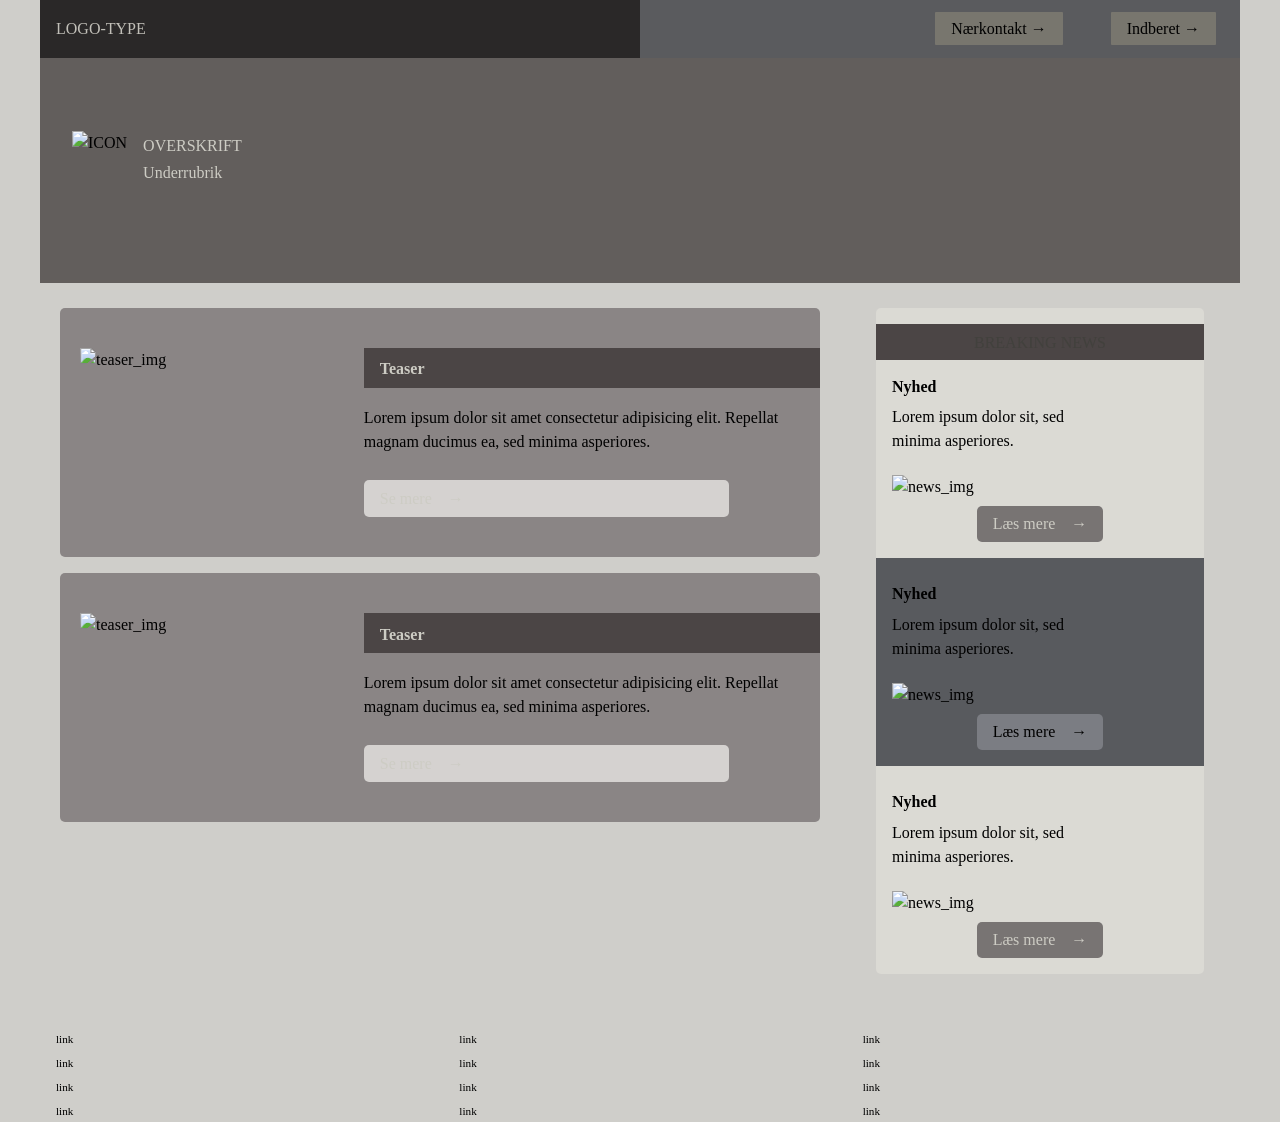
==== index.html @ 77835dc6 "Initializes project" ====
<!DOCTYPE html>
<html lang="en">
  <head>
    <meta charset="UTF-8" />
    <meta http-equiv="X-UA-Compatible" content="IE=edge" />
    <meta name="viewport" content="width=device-width, initial-scale=1.0" />
    <link rel="stylesheet" href="css/reset.css" />
    <link rel="stylesheet" href="css/custom.css" />
    <link rel="stylesheet" href="css/fonts.css" />
    <link rel="stylesheet" href="css/general.css" />
    <link rel="stylesheet" href="css/layout.css" />
    <link rel="stylesheet" href="css/burger.css" />
    <link rel="stylesheet" href="css/cards.css" />
    <link rel="icon" type="image/png" href="img/fav.png" />
    <title>Emergency Site</title>
  </head>
  <body id="frontpage">
    <header>
      <nav>
        <div id="logotype-wrapper" class="logo">
          <a href="index.html"> LOGO-TYPE </a>
        </div>
        <ul class="menu">
          <li><a class="menuItem" href="instruction.html">Nærkontakt </a></li>
          <li><a class="menuItem" href="register.html">Indberet</a></li>
        </ul>
        <button class="burger">
          <span class="line"></span>
          <span class="line"></span>
          <span class="line"></span>
        </button>
      </nav>
    </header>
    <section id="main-disclamer">
      <div id="main-disclamer-content">
        <img src="warning" alt="ICON" />
        <div>
          <h1>OVERSKRIFT</h1>
          <p class="sub">Underrubrik</p>
        </div>
      </div>
    </section>
    <main>
      <section id="daily">
        <article class="daily_card">
          <img src="" alt="teaser_img" />
          <div class="daily_text">
            <h2>Teaser</h2>
            <p>
              Lorem ipsum dolor sit amet consectetur adipisicing elit. Repellat
              magnam ducimus ea, sed minima asperiores.
            </p>
            <a href="" class="cta_btn">Se mere</a>
          </div>
        </article>
        <article class="daily_card">
          <img src="" alt="teaser_img" />
          <div class="daily_text">
            <h2>Teaser</h2>
            <p>
              Lorem ipsum dolor sit amet consectetur adipisicing elit. Repellat
              magnam ducimus ea, sed minima asperiores.
            </p>
            <a href="" class="cta_btn">Se mere</a>
          </div>
        </article>
      </section>
      <section id="breaking">
        <article class="news_card">
          <h3>Nyhed</h3>
          <p>Lorem ipsum dolor sit, sed minima asperiores.</p>
          <img src="" alt="news_img" />
          <a class="cta_btn" href="">Læs mere</a>
        </article>
        <article class="news_card">
          <h3>Nyhed</h3>
          <p>Lorem ipsum dolor sit, sed minima asperiores.</p>
          <img src="" alt="news_img" />
          <a class="cta_btn" href="">Læs mere</a>
        </article>
        <article class="news_card">
          <h3>Nyhed</h3>
          <p>Lorem ipsum dolor sit, sed minima asperiores.</p>
          <img src="" alt="news_img" />
          <a class="cta_btn" href="">Læs mere</a>
        </article>
      </section>
    </main>

    <footer>
      <nav class="some">
        <ul>
          <li><a href="">link</a></li>
          <li><a href="">link</a></li>
          <li><a href="">link</a></li>
          <li><a href="">link</a></li>
        </ul>
      </nav>
      <nav class="another">
        <ul>
          <li><a href="">link</a></li>
          <li><a href="">link</a></li>
          <li><a href="">link</a></li>
          <li><a href="">link</a></li>
        </ul>
      </nav>
      <nav class="yetanother">
        <ul>
          <li><a href="">link</a></li>
          <li><a href="">link</a></li>
          <li><a href="">link</a></li>
          <li><a href="">link</a></li>
        </ul>
      </nav>
    </footer>
    <script src="js/burger.js"></script>
    <!-- <script src="js/main.js"></script> -->
  </body>
</html>
---- css/custom.css ----
:root {
  /* Colours */
  --color-bg: #cfceca; /* page background /*

  /* Header */
  --color-head-bg: #625e5c;

  /* Logotype */
  --color-logotype-bg: #2a2828;
  --color-text-logotype: #c1bfb8;
  --font-logotype-size: 1rem;

  /* Global menu */
  --color-menu-bg: #5a5b5e;
  /* Links */
  --color-link-bg: #78766e;
  --color-link-hover: #fff; /* used */
  --color-link-active: #99958f; /* used */
  --border-radius-links: 1px;

  /* Headlines og rubrik */
  --font-h1-size: 1rem;
  --font-sub1-size: 1rem;
  --font-h2-size: 1rem;
  --font-h3-size: 1rem;
  --color-headline-bg: #4b4545;
  --color-headline-text-page: #42413d;

  /* Tekst */
  --color-text: #000;
  --color-text-inverted: #cdccc4;

  /*  Marginer */
  --margin-head-bottom: 5px;

  /* Borders */
  --border-radius: 5px;

  /* Cards */
  --color-card-bg: #8a8585;
  --color-cta-card-bg: #d5d2d0;
  /* news-cards */
  --color-news-bg: #dbdad4;
  --color-news-bg-inverted: #585a5e;
  --color-cta-newscard-bg: #787473;
  --color-cta-newscard-bg-inverted: #7b7d83;

  /* Fonts */
  --font-family-sans: ui-sans-serif;
  /* --font-weight-light: 300;
  --font-weight-regular: 400;
  --font-weight-medium: 500;
  --font-weight-bold: 700; */

  /* Text sizes */
  --logotype-size: 1rem;
  --headline1-size: 2rem;
  --headline2-size: 1rem;
  --headline3-size: 1rem;
  --bodytext-size: 1rem;
  --cta-text-size: 1rem;
  --followup-text-size: 1rem;
  --form-submit-size: 1rem;

  /* Infographics */
  --color-info-bg: #676161;
  --color-infobox-1-bg: #cfcec6;
  --color-infobox-2-bg: #969995;
}
---- css/fonts.css ----
@font-face {
  font-family: "Rubik";
  src: url("../fonts/Rubik-VariableFont_wght.woff2") format("woff2"), url("/fonts/Rubik-Regular.woff") format("woff");
  font-weight: var(--font-weight-regular);
  font-style: normal;
}

@font-face {
  font-family: "Rubik";
  src: url("../fonts/Rubik-VariableFont_wght.woff2") format("woff2");
  font-weight: var(--font-weight-bold);
  font-style: normal;
}

@font-face {
  font-family: "Rubik";
  src: url("../fonts/Rubik-VariableFont_wght.woff2") format("woff2");
  font-weight: var(--font-weight-light);
  font-style: normal;
}
@font-face {
  font-family: "Rubik";
  src: url("../fonts/Rubik-VariableFont_wght.woff2") format("woff2");
  font-weight: var(--font-weight-medium);
  font-style: normal;
}
---- css/general.css ----
html {
  font-family: var(--font-family-sans);
  color: var(--color-text);
  background-color: var(--color-bg);
}

header {
  height: min-content;
}

#main-disclamer {
  height: 225px;
  background-color: var(--color-head-bg);
  display: flex;
  justify-content: flex-start;
  align-items: center;
  padding-left: 2rem;
  padding-bottom: 2%;
  margin-bottom: var(--margin-head-bottom);
}

#main-disclamer-content {
  display: flex;
  column-gap: 1rem;
}

main section {
  padding: 20px;
  border-radius: var(--border-radius);
}

h1 {
  font-size: var(--font-h1-size);
  font-weight: var(--font-weight-bold);
  color: var(--color-text-inverted);
  margin: 5px 0;
  line-height: 1.3rem;
  text-align: left;
}

#instruction h1,
#register h1 {
  margin: 40px 0 20px 0;
  padding: 15px 30px;
  background-color: var(--color-head-bg);
  font-size: var(--font-h2-size);
}

#instruction p {
  grid-column: 1/-1;
  margin-bottom: 20px;
  font-size: var(--font-h2-size);
  line-height: 1.5rem;
}

.sub {
  font-size: var(--font-sub1-size);
  font-weight: var(--font-weight-light);
  color: var(--color-text-inverted);
}

h2 {
  font-size: var(--headline2-size);
}

h3 {
  font-size: var(--headline3-size);
}

main>h1 {
  width: calc(80% - 6rem);
}

/* NAVIGATION STRUCTURES */
header>nav {
  height: 100%;
  background-color: var(--color-menu-bg);
}

nav ul {
  list-style: none;
}

a {
  font-family: var(--font-family-sans);
}

nav a {
  text-decoration: none;
  color: var(--color-text);
}

/* Måske skal du lave en ny regel for logotype-wrapper, når du har lavet din logotype */
#logotype-wrapper {
  background-color: var(--color-logotype-bg);
  display: flex;
  justify-content: flex-start;
  align-items: center;
  height: 3.6rem;
}

#logotype-wrapper>a {
  color: var(--color-text-logotype);
  font-size: var(--font-logotype-size);
  font-weight: var(--font-weight-medium);
  width: max-content;
  margin-left: 1rem;
}

/* Global menu */
header nav li a {
  margin: 1.5rem;
  background-color: var(--color-link-bg);
  color: var(--color-text);
  font-size: var(--followup-text-size);
  padding: 0.5rem 1rem;
  border-radius: var(--border-radius-links);
}

/* Pilen efter menu-tekst */
header>nav li>a:after {
  content: " \2192";
}

/* Global menu hover effekt - Lav den om til det, du synes */
nav a:hover {
  background-color: var(--color-link-hover);
}

nav a:active {
  background-color: var(--color-link-active);
}

/* FOOTER */
footer a {
  font-size: 0.7rem;
}
---- css/layout.css ----
/* LAYOUT FOR MAIN CONTENT */
body {
  display: grid;
  grid-template-rows: auto 1fr auto;
  height: 100vh;
  max-width: 1200px;
  margin: 0 auto;
}
main {
  display: grid;
  row-gap: 1rem;
}
main > *:not(:first-child) {
  margin: 0 1rem;
}
main {
  grid-template-rows: min-content min-content 1fr min-content;
}
#instruction main {
  grid-template-rows: min-content min-content min-content 1fr min-content;
}
/* LAYOUT FOR HEADER AND FOOTER */
footer {
  display: grid;
  gap: 10px;
}
header nav,
footer nav {
  display: flex;
  justify-content: space-between;
  align-items: center;
}
header nav > * {
  flex: 1;
}
nav ul {
  display: flex;
  justify-content: flex-end;
}
header ul {
  height: 100%;
  width: clamp(175px, 50%, 300px);
}
footer ul {
  flex-direction: column;
  padding-left: 1rem;
}

/* LAYOUT FOR SECTIONS */
#daily,
#breaking {
  display: grid;
}
#daily {
  grid-template-rows: repeat(2, minmax(200px, min-content));
  gap: 1rem;
}
#breaking {
  grid-template-rows: repeat(auto-fit, minmax(50px, min-content));
  gap: 0;
}

@media (width > 600px) {
  #frontpage > main {
    grid-template-columns: 6fr 3fr;
    grid-template-rows: auto 1fr auto;
  }
  #instruction > main,
  #register > main {
    grid-template-columns: 5fr 3fr;
    grid-template-rows: auto auto 1fr auto;
  }

  .qr {
    order: 1;
  }

  h1 {
    grid-column: 1 / -1;
  }
  footer {
    grid-template-columns: 1fr 1fr 1fr;
  }
}
---- css/burger.css ----
.burger {
  width: 30px;
  height: 20px;
  cursor: pointer;
}

.burger .line {
  display: block;
  width: 100%;
  height: 2px;
  background-color: #333333;
  margin-bottom: 5px;
  transition: 0.2s linear;
}
.burger {
  display: none;
}
@media screen and (width < 800px) {
  .menu {
    display: none;
  }
  .logo {
    flex: 0 0 50vw;
  }
  .burger {
    display: block;
    background-color: transparent;
    border: 0;
    flex: 0 0 auto;
    margin: 0 20px;
  }
  .burger.active .line:nth-child(1) {
    transform: rotate(45deg) translate(5px, 5px);
    transition: 0.2s linear;
  }
  .burger.active .line:nth-child(2) {
    opacity: 0;
    transition: 0.15s linear;
  }
  .burger.active .line:nth-child(3) {
    transform: rotate(-45deg) translate(5px, -5px);
    transition: 0.2s linear;
  }
  nav.active .menu {
    display: block;
    background-color: var(--color-menu-bg);
    position: absolute;
    top: 3.6rem;
    right: 0;
    width: clamp(200px, 50vw, 400px);
    z-index: 1;
    opacity: 0.8;
  }
  header > nav li > a:after {
    content: "";
  }
  nav.active .menu li {
    margin: 40px 20px;
    text-align: right;
  }
  nav.active .menu a {
    font-size: 24px;
  }
}
---- css/cards.css ----
.daily_card {
  background-color: var(--color-card-bg);
  display: grid;
  grid-template-columns: 3fr 5fr;
  gap: 10px;
  padding: 40px 0 40px 20px;
  border-radius: var(--border-radius);
  height: minmax(200px, min-content);
}
.daily_text {
  display: grid;
  grid-template-rows: repeat(3, min-content);
  gap: 10px;
}
.daily_text h2 {
  background-color: var(--color-headline-bg);
  color: var(--color-text-inverted);
  padding: calc(1.1rem / 1.5) 0 calc(1.1rem / 2) 1rem;
  margin: 0 0 0.5rem 0;
}
.daily_text p {
  padding-right: 2rem;
  margin: 0 0 1rem 0;
}
.daily_text .cta_btn {
  justify-self: left;
  width: 80%;
}
.daily_img {
  width: 100%;
  height: 100%;
  object-fit: cover;
}
.news_card {
  background-color: var(--color-news-bg);
  display: grid;
  grid-template-rows: repeat(min-content);
  gap: 0.4rem;
  padding: 1rem 0;
  height: minmax(300px, min-content);
}
.news_card:nth-child(2n) {
  background-color: var(--color-news-bg-inverted);
}
.news_card > * {
  padding: 0 1rem;
}
.news_card h3 {
  margin: 0.5rem 0 0 0;
}
.news_card p {
  margin: 0 0 1rem 0;
}
.news_card:first-child:before {
  content: "BREAKING NEWS";
  background-color: var(--color-headline-bg);
  color: var(--color-headline-text-page);
  font-size: var(--font-h3-size);
  font-weight: var(--font-weight-medium);
  text-align: center;
  line-height: 1rem;
  padding: calc(1.1rem / 1.5) 0 calc(1.1rem / 2) 0;
}
.news_card:first-child {
  border-radius: var(--border-radius) var(--border-radius) 0 0;
}
.news_card:last-child {
  border-radius: 0 0 var(--border-radius) var(--border-radius);
}

.news_card .cta_btn {
  justify-self: center;
}
.cta_btn {
  display: inline-block;
  padding: 0.4rem 1rem;
  background-color: var(--color-cta-card-bg);
  color: var(--color-text-inverted);
  text-decoration: none;
  width: max-content;
  border-radius: var(--border-radius);
}
.news_card .cta_btn {
  background-color: var(--color-cta-newscard-bg);
}
.news_card:nth-of-type(2n) .cta_btn {
  background-color: var(--color-cta-newscard-bg-inverted);
  color: var(--color-text);
}
.cta_btn:after {
  content: "\2192";
  margin-left: 1rem;
}
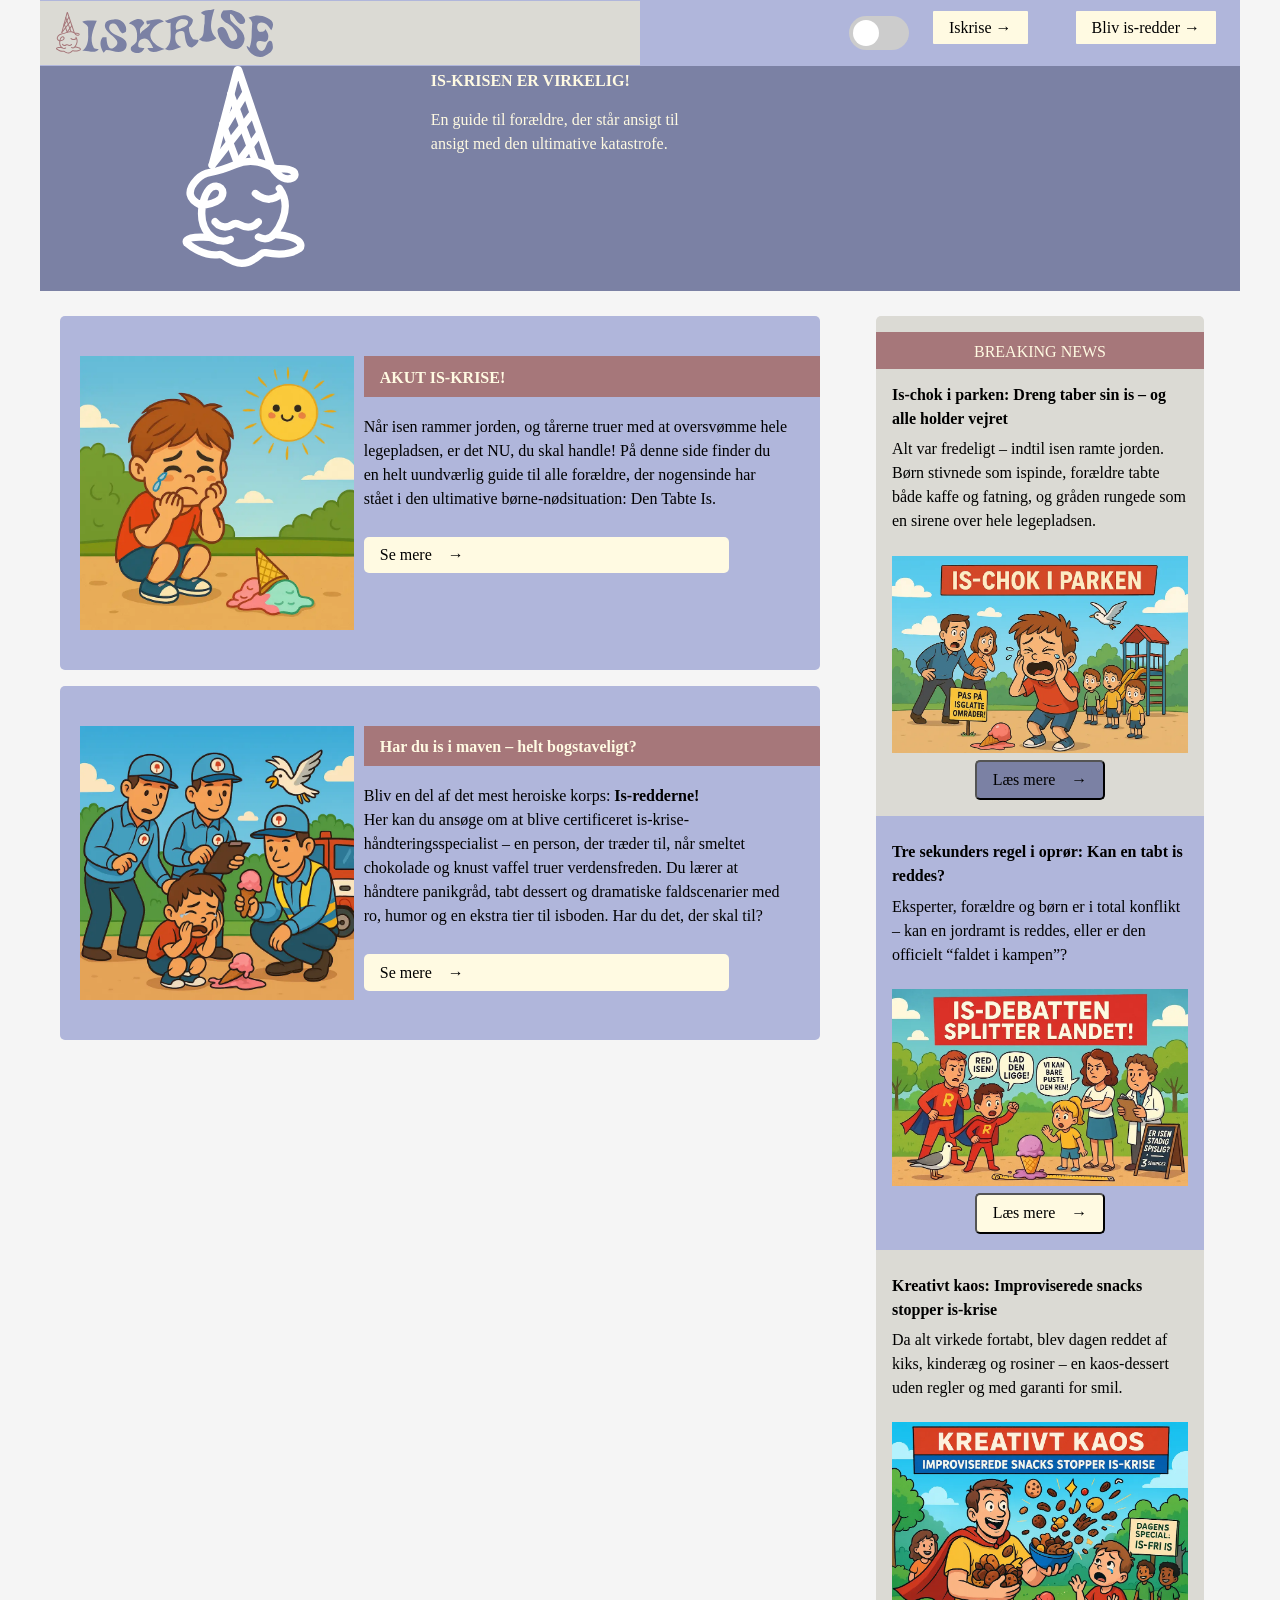
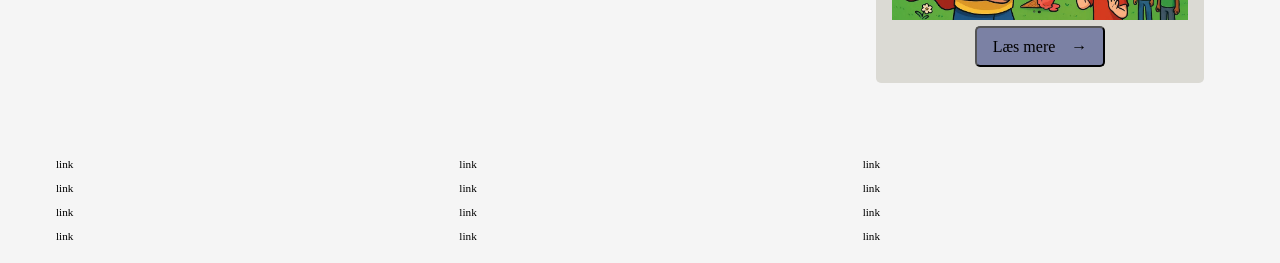
==== commit d38a205e: "instruction done" ====
--- a/index.html
+++ b/index.html
@@ -1,119 +1,253 @@
 <!DOCTYPE html>
 <html lang="en">
-  <head>
-    <meta charset="UTF-8" />
-    <meta http-equiv="X-UA-Compatible" content="IE=edge" />
-    <meta name="viewport" content="width=device-width, initial-scale=1.0" />
-    <link rel="stylesheet" href="css/reset.css" />
-    <link rel="stylesheet" href="css/custom.css" />
-    <link rel="stylesheet" href="css/fonts.css" />
-    <link rel="stylesheet" href="css/general.css" />
-    <link rel="stylesheet" href="css/layout.css" />
-    <link rel="stylesheet" href="css/burger.css" />
-    <link rel="stylesheet" href="css/cards.css" />
-    <link rel="icon" type="image/png" href="img/fav.png" />
-    <title>Emergency Site</title>
-  </head>
-  <body id="frontpage">
-    <header>
-      <nav>
-        <div id="logotype-wrapper" class="logo">
-          <a href="index.html"> LOGO-TYPE </a>
-        </div>
-        <ul class="menu">
-          <li><a class="menuItem" href="instruction.html">Nærkontakt </a></li>
-          <li><a class="menuItem" href="register.html">Indberet</a></li>
-        </ul>
-        <button class="burger">
-          <span class="line"></span>
-          <span class="line"></span>
-          <span class="line"></span>
-        </button>
-      </nav>
-    </header>
-    <section id="main-disclamer">
-      <div id="main-disclamer-content">
-        <img src="warning" alt="ICON" />
-        <div>
-          <h1>OVERSKRIFT</h1>
-          <p class="sub">Underrubrik</p>
-        </div>
+
+<head>
+  <meta charset="UTF-8" />
+  <meta http-equiv="X-UA-Compatible" content="IE=edge" />
+  <meta name="viewport" content="width=device-width, initial-scale=1.0" />
+  <link rel="stylesheet" href="css/reset.css" />
+  <link rel="stylesheet" href="css/custom.css" />
+  <link rel="stylesheet" href="css/fonts.css" />
+  <link rel="stylesheet" href="css/general.css" />
+  <link rel="stylesheet" href="css/layout.css" />
+  <link rel="stylesheet" href="css/burger.css" />
+  <link rel="stylesheet" href="css/cards.css" />
+  <link rel="stylesheet" href="css/infographic.css">
+  <link rel="icon" type="image/png" href="img/fav.png" />
+  <title>Emergency Site</title>
+</head>
+
+<body id="frontpage">
+  <header>
+    <nav>
+      <div id="logotype-wrapper" class="logo">
+        <a href="index.html">
+          <img class="logo" src="img/logo3.svg" alt="Logo">
+        </a>
       </div>
+      <ul class="menu">
+        <label class="switch">
+          <input id="toggle" type="checkbox">
+          <span class="slider round"></span>
+        </label>
+        <li><a class="menuItem" href="instruction.html">Iskrise</a></li>
+        <li><a class="menuItem" href="register.html">Bliv is-redder</a></li>
+
+      </ul>
+      <button class="burger">
+        <span class="line"></span>
+        <span class="line"></span>
+        <span class="line"></span>
+      </button>
+    </nav>
+  </header>
+  <section id="main-disclamer">
+    <div id="main-disclamer-content">
+      <img src="img/ikon5.svg" alt="ikon" />
+      <div>
+        <h1>IS-KRISEN ER VIRKELIG!</h1>
+        <p class="sub">En guide til forældre, der står ansigt til ansigt med den ultimative katastrofe.</p>
+      </div>
+    </div>
+  </section>
+  <main>
+    <section id="daily">
+      <article class="daily_card">
+        <img src="img/teaser.webp" alt="teaser_img" />
+        <div class="daily_text">
+          <h2>AKUT IS-KRISE!</h2>
+          <p>
+            Når isen rammer jorden, og tårerne truer med at oversvømme hele legepladsen, er det NU, du skal handle! På
+            denne side
+            finder du en helt uundværlig guide til alle forældre, der nogensinde har stået i den ultimative
+            børne-nødsituation: Den Tabte Is.
+          </p>
+          <a href="instruction.html" class="cta_btn">Se mere</a>
+        </div>
+      </article>
+      <article class="daily_card">
+        <img src="img/isredder.webp" alt="teaser_img" />
+        <div class="daily_text">
+          <h2>Har du is i maven – helt bogstaveligt?</h2>
+          <p>
+            Bliv en del af det mest heroiske korps: <strong> Is-redderne!</strong> <br>
+            Her kan du ansøge om at blive certificeret is-krise-håndteringsspecialist – en person, der træder til, når
+            smeltet
+            chokolade og knust vaffel truer verdensfreden. Du lærer at håndtere panikgråd, tabt dessert og
+            dramatiske faldscenarier med ro, humor og en ekstra tier til isboden. Har du det, der skal til? </p>
+          <a href="register.html" class="cta_btn">Se mere</a>
+        </div>
+      </article>
     </section>
-    <main>
-      <section id="daily">
-        <article class="daily_card">
-          <img src="" alt="teaser_img" />
-          <div class="daily_text">
-            <h2>Teaser</h2>
-            <p>
-              Lorem ipsum dolor sit amet consectetur adipisicing elit. Repellat
-              magnam ducimus ea, sed minima asperiores.
-            </p>
-            <a href="" class="cta_btn">Se mere</a>
-          </div>
-        </article>
-        <article class="daily_card">
-          <img src="" alt="teaser_img" />
-          <div class="daily_text">
-            <h2>Teaser</h2>
-            <p>
-              Lorem ipsum dolor sit amet consectetur adipisicing elit. Repellat
-              magnam ducimus ea, sed minima asperiores.
-            </p>
-            <a href="" class="cta_btn">Se mere</a>
-          </div>
-        </article>
-      </section>
-      <section id="breaking">
-        <article class="news_card">
-          <h3>Nyhed</h3>
-          <p>Lorem ipsum dolor sit, sed minima asperiores.</p>
-          <img src="" alt="news_img" />
-          <a class="cta_btn" href="">Læs mere</a>
-        </article>
-        <article class="news_card">
-          <h3>Nyhed</h3>
-          <p>Lorem ipsum dolor sit, sed minima asperiores.</p>
-          <img src="" alt="news_img" />
-          <a class="cta_btn" href="">Læs mere</a>
-        </article>
-        <article class="news_card">
-          <h3>Nyhed</h3>
-          <p>Lorem ipsum dolor sit, sed minima asperiores.</p>
-          <img src="" alt="news_img" />
-          <a class="cta_btn" href="">Læs mere</a>
-        </article>
-      </section>
-    </main>
-
-    <footer>
-      <nav class="some">
-        <ul>
-          <li><a href="">link</a></li>
-          <li><a href="">link</a></li>
-          <li><a href="">link</a></li>
-          <li><a href="">link</a></li>
-        </ul>
-      </nav>
-      <nav class="another">
-        <ul>
-          <li><a href="">link</a></li>
-          <li><a href="">link</a></li>
-          <li><a href="">link</a></li>
-          <li><a href="">link</a></li>
-        </ul>
-      </nav>
-      <nav class="yetanother">
-        <ul>
-          <li><a href="">link</a></li>
-          <li><a href="">link</a></li>
-          <li><a href="">link</a></li>
-          <li><a href="">link</a></li>
-        </ul>
-      </nav>
-    </footer>
-    <script src="js/burger.js"></script>
-    <!-- <script src="js/main.js"></script> -->
-  </body>
-</html>
+
+    <section id="breaking">
+      <article class="news_card">
+        <h3>Is-chok i parken: Dreng taber sin is – og alle holder vejret</h3>
+        <p>Alt var fredeligt – indtil isen ramte jorden. Børn stivnede som ispinde, forældre tabte både kaffe og
+          fatning, og gråden rungede som en sirene over hele legepladsen.</p>
+        <img src="img/news1.webp" alt="news_img" />
+
+        <div popover id="popup">
+          <h2>Is-chok i parken: Dreng taber sin is – og alle holder vejret</h2>
+          <p>Alt var fredeligt – indtil isen ramte jorden. Børn stivnede som ispinde, forældre tabte både kaffe og
+            fatning, og gråden
+            rungede som en sirene over hele legepladsen.</p>
+          <img src="img/news1.webp" alt="news1">
+          <h3>En dag i parken får et dramatisk vendepunkt</h3>
+          <p>Det hele startede så stille og fredeligt: solen skinnede, fuglene pippede, og duften af nyslået græs fyldte
+            luften. Den
+            lille dreng stod med sin is og smilede stort. Men i et splitsekund gled isen ud af hans hånd, som om tiden
+            besluttede at
+            sætte farten ned for at gøre øjeblikket ekstra dramatisk. Flere forbipasserende beskriver det som en
+            slowmotion-film:
+            isen drejede, faldt, snurrede og landede fladt på jorden – en lyserød katastrofe.</p>
+          <h3>Chokket breder sig blandt vidner</h3>
+          <p>Den efterfølgende reaktion var næsten orkestreret af naturens egen dirigent. Først et kort, chokeret gisp
+            fra drengen.
+            Så en bævende underlæbe. Og til sidst brød gråden ud med sådan en kraft, at selv de mest rutinerede forældre
+            kiggede
+            bekymret op. Et par børn begyndte spontant at græde i sympati, mens andre stirrede med rædsel – som om de
+            pludselig så
+            deres egen is falde i fantasiens verden. Det var som en miniature-version af en naturkatastrofe, men med
+            softice som det
+            truede element.</p>
+          <h3>Hverdagshelten træder frem – med reserve-isen</h3>
+          <p>Midt i kaosset opstod en helt. En forælder – erfaren, rolig og ekstremt velpakket – trak en ekstra is frem
+            fra tasken.
+            En “beredskabs-is”, som snart blev dagens redning. Med en rolig hånd rakte vedkommende isen til den grædende
+            dreng.
+            Gråden stoppede. Øjnene tørrede. Smilet vendte tilbage. Stemningen i parken løsnede op, og flere forældre
+            nikkede
+            anerkendende, som om en uofficiel is-reddende superhelt havde vist sig. + Alle gik derfra med én vigtig
+            erkendelse: is
+            kan falde, men håbet lever videre, hvis man har en reserve.</p>
+          <button popovertarget="popup" id="close_btn">Luk</button>
+        </div>
+        <button popovertarget="popup" class="cta_btn" id="cta_open">Læs mere</button>
+
+      </article>
+
+      <article class="news_card">
+        <h3>Tre sekunders regel i oprør: Kan en tabt is reddes?</h3>
+        <p>Eksperter, forældre og børn er i total konflikt – kan en jordramt is reddes, eller er den officielt “faldet i
+          kampen”?</p>
+        <img src="img/news2.webp" alt="news_img" />
+
+        <div popover id="popup2">
+          <h2>Tre sekunders regel i oprør: Kan en tabt is reddes?</h2>
+          <p>Eksperter, forældre og børn er i total konflikt – kan en jordramt is reddes, eller er den officielt “faldet
+            i kampen”?</p>
+          <img src="img/news2.webp" alt="news2">
+          <h3>Et spørgsmål, der deler nationen</h3>
+          <p>Isen er tabt, men debatten lever.
+            Forældregrupper på sociale medier gløder, og samtaler på legepladser starter nu med spørgsmålet: “Ville du
+            have reddet
+            isen?” Den klassiske tre sekunders regel – den, som de fleste har brugt til at redde en tabt bolle eller en
+            gulerod –
+            er pludselig centrum for en national diskussion. Hygiejneeksperter kaster sig ind i debatten og fastslår, at
+            en is, der
+            rammer jorden, ikke har en chance. Børnene derimod? De mener, at man skal være modig og ikke så sart.</p>
+          <h3>“Jord er bare krymmel fra naturen” – Børnenes logik står stærkt</h3>
+          <p>Spørger man de mindste stemmer, er svaret klart. De kan ikke se problemet. “Man kan bare puste på den!”
+            siger en
+            seksårig med fuld overbevisning. En femårig tilføjer, at “jord bare er krymmel fra naturen”, mens en
+            treårig
+            ufortrødent forsøger at spise en sten som bevis. Børnenes argumenter er simple, men kraftfulde – og de
+            udfordrer de
+            voksnes logiske sans på dybeste plan.</p>
+          <h3>“Isen kan ikke reddes – giv op!”</h3>
+          <p>Hygiejne- og ernæringseksperter ryster på hovedet. En is består af blød, smeltende masse, der suger alt til
+            sig som en
+            svamp. Samtidig bliver den hurtigt fyldt med grus, sand, græs og alt det, man helst ikke vil tygge på. De
+            slår fast: is
+            er undtagelsen, reglen gælder ikke her. Alligevel fortsætter debatten. Forældre deler billeder af
+            “isredningsforsøg”,
+            og nogle forsøger at vaske isen under vandhanen. Resultatet? En våd, trist kejser af smeltet dessert.
+            Landet er delt –
+            og løsningen? Den er stadig is-uklar.</p>
+          <button popovertarget="popup" id="close_btn2">Luk</button>
+        </div>
+        <button popovertarget="popup2" class="cta_btn" id="cta_open2">Læs mere</button>
+      </article>
+
+      <article class="news_card">
+        <h3>Kreativt kaos: Improviserede snacks stopper is-krise</h3>
+        <p>Da alt virkede fortabt, blev dagen reddet af kiks, kinderæg og rosiner – en kaos-dessert uden regler og med
+          garanti for
+          smil.</p>
+        <img src="img/news3.webp" alt="news_img" />
+
+        <div popover id="popup3">
+          <h2>Kreativt kaos: Improviserede snacks stopper is-krise</h2>
+          <p>Da alt virkede fortabt, blev dagen reddet af kiks, kinderæg og rosiner – en kaos-dessert uden regler og med
+            garanti for
+            smil.</p>
+          <img src="img/news3.webp" alt="news3">
+          <h3>Gråden strømmer – torvet stopper op</h3>
+          <p>Da isen ramte jorden, føltes det som om tiden stod stille. Den lille drengs gråd rungede mellem butikker og
+            bænke, og
+            forbipasserende stoppede op med bekymrede ansigter. Det var tydeligt, at situationen ikke blot handlede om
+            en is – det
+            handlede om et barns dybeste skuffelse. Tårerne flød, følelserne var store, og selv folk med takeaway-kaffe
+            stod stille
+            og kiggede.</p>
+          <h3>Den magiske snacktaske åbner sig</h3>
+          <p>Og så skete det: en forælder med en ekstraordinær snacktaske trådte frem. Ud kom kiks, kinderæg, rosiner,
+            småkager og
+            mystiske granola-stykker. Med imponerende præcision blev ingredienserne lagt i lag, knebet, fordelt og
+            arrangeret. På
+            få øjeblikke blev en helt ny dessert skabt – en improviseret, farverig og måske en smule kaotisk blanding,
+            som fangede
+            drengens opmærksomhed øjeblikkeligt. Gråden stoppede. Øjnene blev store. Publikum så måbende til.</p>
+          <h3>Is-fri Is bliver en sensation</h3>
+          <p>Snart stod flere børn i kø for at få samme behandling. Navnet “Is-fri Is” blev født spontant, og det
+            spredte sig hurtigt
+            som et stykke kage ved børnefødselsdage. Forældrene grinede, men udvekslede også bekymrede blikke over
+            sukkerindholdet
+            i kombinationen. Ikke desto mindre var dagen reddet, og stemningen vendte fra dramatik til ren eufori.
+            Snakken går nu
+            om, at denne kreative løsning muligvis bliver det nye “must” i enhver snacktaske. Bedre være forberedt – man
+            ved aldrig,
+            hvornår isen rammer jorden igen.</p>
+
+          <button popovertarget="popup" id="close_btn3">Luk</button>
+        </div>
+        <button popovertarget="popup3" class="cta_btn" id="cta_open3">Læs mere</button>
+      </article>
+    </section>
+  </main>
+
+  <footer>
+    <nav class="some">
+      <ul>
+        <li><a href="">link</a></li>
+        <li><a href="">link</a></li>
+        <li><a href="">link</a></li>
+        <li><a href="">link</a></li>
+      </ul>
+    </nav>
+    <nav class="another">
+      <ul>
+        <li><a href="">link</a></li>
+        <li><a href="">link</a></li>
+        <li><a href="">link</a></li>
+        <li><a href="">link</a></li>
+      </ul>
+    </nav>
+    <nav class="yetanother">
+      <ul>
+        <li><a href="">link</a></li>
+        <li><a href="">link</a></li>
+        <li><a href="">link</a></li>
+        <li><a href="">link</a></li>
+      </ul>
+    </nav>
+  </footer>
+  <script src="js/burger.js"></script>
+  <script src="js/main.js"></script>
+  <script src="js/dialog.js"></script>
+  <script src="js/darkmode.js"></script>
+</body>
+
+</html>
--- a/css/custom.css
+++ b/css/custom.css
@@ -1,21 +1,23 @@
 :root {
+  color-scheme: light;
   /* Colours */
-  --color-bg: #cfceca; /* page background /*
+  --color-bg: light-dark(#f5f5f5, #707070); /* page background /*
 
   /* Header */
-  --color-head-bg: #625e5c;
+  --color-head-bg: #7b81a4;
 
   /* Logotype */
-  --color-logotype-bg: #2a2828;
-  --color-text-logotype: #c1bfb8;
+  --color-logotype-bg: #dbdad4;
+  --color-text-logotype: black;
   --font-logotype-size: 1rem;
 
   /* Global menu */
-  --color-menu-bg: #5a5b5e;
+  --color-menu-bg: #b0b6db;
+
   /* Links */
-  --color-link-bg: #78766e;
-  --color-link-hover: #fff; /* used */
-  --color-link-active: #99958f; /* used */
+  --color-link-bg: #fffae2;
+  --color-link-hover: #a6777a; /* used  */
+  --color-link-active: #fffae2; /* used */
   --border-radius-links: 1px;
 
   /* Headlines og rubrik */
@@ -23,12 +25,12 @@
   --font-sub1-size: 1rem;
   --font-h2-size: 1rem;
   --font-h3-size: 1rem;
-  --color-headline-bg: #4b4545;
-  --color-headline-text-page: #42413d;
+  --color-headline-bg: #a6777a;
+  --color-headline-text-page: light-dark(#fffae2, black);
 
   /* Tekst */
   --color-text: #000;
-  --color-text-inverted: #cdccc4;
+  --color-text-inverted: light-dark(#fffae2, black);
 
   /*  Marginer */
   --margin-head-bottom: 5px;
@@ -37,20 +39,20 @@
   --border-radius: 5px;
 
   /* Cards */
-  --color-card-bg: #8a8585;
-  --color-cta-card-bg: #d5d2d0;
+  --color-card-bg: light-dark(#b0b6db, #7b81a4);
+  --color-cta-card-bg: #fffae2;
   /* news-cards */
-  --color-news-bg: #dbdad4;
-  --color-news-bg-inverted: #585a5e;
-  --color-cta-newscard-bg: #787473;
-  --color-cta-newscard-bg-inverted: #7b7d83;
+  --color-news-bg: light-dark(#dbdad4, #9c9c9c);
+  --color-news-bg-inverted: light-dark(#b0b6db, #7b81a4);
+  --color-cta-newscard-bg: #7b81a4;
+  --color-cta-newscard-bg-inverted: #fffae2;
 
   /* Fonts */
   --font-family-sans: ui-sans-serif;
-  /* --font-weight-light: 300;
+  --font-weight-light: 300;
   --font-weight-regular: 400;
   --font-weight-medium: 500;
-  --font-weight-bold: 700; */
+  --font-weight-bold: 700;
 
   /* Text sizes */
   --logotype-size: 1rem;
@@ -63,7 +65,11 @@
   --form-submit-size: 1rem;
 
   /* Infographics */
-  --color-info-bg: #676161;
-  --color-infobox-1-bg: #cfcec6;
-  --color-infobox-2-bg: #969995;
+  --color-info-bg: #dbdad4;
+  --color-infobox-1-bg: #dbdad4;
+  --color-infobox-2-bg: #a6777a;
 }
+
+html.dark {
+  color-scheme: dark;
+}
--- a/css/general.css
+++ b/css/general.css
@@ -13,7 +13,6 @@
   background-color: var(--color-head-bg);
   display: flex;
   justify-content: flex-start;
-  align-items: center;
   padding-left: 2rem;
   padding-bottom: 2%;
   margin-bottom: var(--margin-head-bottom);
@@ -32,7 +31,7 @@
 h1 {
   font-size: var(--font-h1-size);
   font-weight: var(--font-weight-bold);
-  color: var(--color-text-inverted);
+  color: var(--color-headline-text-page);
   margin: 5px 0;
   line-height: 1.3rem;
   text-align: left;
@@ -67,12 +66,12 @@
   font-size: var(--headline3-size);
 }
 
-main>h1 {
+main > h1 {
   width: calc(80% - 6rem);
 }
 
 /* NAVIGATION STRUCTURES */
-header>nav {
+header > nav {
   height: 100%;
   background-color: var(--color-menu-bg);
 }
@@ -96,10 +95,10 @@
   display: flex;
   justify-content: flex-start;
   align-items: center;
-  height: 3.6rem;
-}
-
-#logotype-wrapper>a {
+  height: 4rem;
+}
+
+#logotype-wrapper > a {
   color: var(--color-text-logotype);
   font-size: var(--font-logotype-size);
   font-weight: var(--font-weight-medium);
@@ -118,20 +117,93 @@
 }
 
 /* Pilen efter menu-tekst */
-header>nav li>a:after {
+header > nav li > a:after {
   content: " \2192";
 }
 
 /* Global menu hover effekt - Lav den om til det, du synes */
-nav a:hover {
+.menuItem:hover {
   background-color: var(--color-link-hover);
 }
 
-nav a:active {
+.menuItem:active {
   background-color: var(--color-link-active);
 }
 
 /* FOOTER */
 footer a {
   font-size: 0.7rem;
-}+}
+
+.logo {
+  height: 3rem;
+}
+.logotype-wrapper:hover {
+  background-color: #ccc;
+}
+
+dialog {
+  width: 800px;
+}
+
+/*************************** slider til dark mode ***************************/
+
+.switch {
+  position: relative;
+  display: inline-block;
+  width: 60px;
+  height: 34px;
+}
+
+.switch input {
+  opacity: 0;
+  width: 0;
+  height: 0;
+}
+
+.slider {
+  position: absolute;
+  cursor: pointer;
+  top: 0;
+  left: 0;
+  right: 0;
+  bottom: 0;
+  background-color: #ccc;
+  -webkit-transition: 0.4s;
+  transition: 0.4s;
+}
+
+.slider:before {
+  position: absolute;
+  content: "";
+  height: 26px;
+  width: 26px;
+  left: 4px;
+  bottom: 4px;
+  background-color: white;
+  -webkit-transition: 0.4s;
+  transition: 0.4s;
+}
+
+input:checked + .slider {
+  background-color: var(--color-head-bg);
+}
+
+input:focus + .slider {
+  box-shadow: 0 0 1px var(--color-head-bg);
+}
+
+input:checked + .slider:before {
+  -webkit-transform: translateX(26px);
+  -ms-transform: translateX(26px);
+  transform: translateX(26px);
+}
+
+/* Rounded sliders */
+.slider.round {
+  border-radius: 30px;
+}
+
+.slider.round:before {
+  border-radius: 50%;
+}
--- a/css/cards.css
+++ b/css/cards.css
@@ -14,7 +14,7 @@
 }
 .daily_text h2 {
   background-color: var(--color-headline-bg);
-  color: var(--color-text-inverted);
+  color: var(--color-headline-text-page);
   padding: calc(1.1rem / 1.5) 0 calc(1.1rem / 2) 1rem;
   margin: 0 0 0.5rem 0;
 }
@@ -75,7 +75,7 @@
   display: inline-block;
   padding: 0.4rem 1rem;
   background-color: var(--color-cta-card-bg);
-  color: var(--color-text-inverted);
+  color: var(--color-text);
   text-decoration: none;
   width: max-content;
   border-radius: var(--border-radius);
@@ -91,3 +91,25 @@
   content: "\2192";
   margin-left: 1rem;
 }
+
+[popover] {
+  max-height: 90vh;
+  max-width: 100ch;
+  width: 90vw;
+}
+
+[popover] {
+  opacity: 0;
+  rotate: 360deg;
+  transition: 0.5s allow-discrete;
+}
+
+:popover-open {
+  opacity: 1;
+  rotate: none;
+
+  @starting-style {
+    opacity: 0;
+    rotate: -360deg;
+  }
+}
--- a/css/infographic.css
+++ b/css/infographic.css
@@ -0,0 +1,109 @@
+#head-txt {
+  fill: rgb(54, 54, 54);
+}
+.info-graphic,
+.info-text {
+  background-color: var(--color-info-bg);
+  padding: 20px 0;
+}
+.info-text {
+  background-color: var(--color-menu-bg);
+}
+.info-graphic {
+  border-radius: 0;
+  margin: 60px auto 80px auto;
+}
+.info-text h2 {
+  line-height: 3rem;
+  text-align: center;
+  background-color: var(--color-headline-bg);
+  color: var(--color-headline-text-page);
+  margin-bottom: 1rem;
+}
+.info-text h3 {
+  font-size: 0.8rem;
+  line-height: 0.8rem;
+  font-weight: 600;
+  margin: 0;
+  padding: 0;
+}
+.info-text > *:not(:first-child) {
+  margin: 0 clamp(1rem, 10%, 7rem);
+}
+.info-text p {
+  font-size: 0.8rem;
+  line-height: 1.3;
+  margin: 0 0 1.2rem 0;
+  padding: 0;
+}
+.info-box {
+  padding: 1.5rem 1rem 0.5rem 1rem;
+  background-color: var(--color-infobox-1-bg);
+}
+.info-box:nth-of-type(2n) {
+  background-color: var(--color-infobox-2-bg);
+}
+
+/****************************** animationer **************************/
+.fadeIn {
+  animation: fadeIn_kf 1s linear;
+}
+
+@keyframes fadeIn_kf {
+  from {
+    opacity: 0;
+  }
+  to {
+    opacity: 1;
+  }
+}
+
+.rotate {
+  animation: rotate_kf 1s linear;
+}
+
+@keyframes rotate_kf {
+  50% {
+    transform: rotate(180deg);
+  }
+}
+
+.shake {
+  animation: shake_kf 1s linear;
+}
+
+@keyframes shake {
+  0% {
+    transform: translate(1px, 1px) rotate(0deg);
+  }
+  10% {
+    transform: translate(-1px, -2px) rotate(-1deg);
+  }
+  20% {
+    transform: translate(-3px, 0px) rotate(1deg);
+  }
+  30% {
+    transform: translate(3px, 2px) rotate(0deg);
+  }
+  40% {
+    transform: translate(1px, -1px) rotate(1deg);
+  }
+  50% {
+    transform: translate(-1px, 2px) rotate(-1deg);
+  }
+  60% {
+    transform: translate(-3px, 1px) rotate(0deg);
+  }
+  70% {
+    transform: translate(3px, 1px) rotate(-1deg);
+  }
+  80% {
+    transform: translate(-1px, -1px) rotate(1deg);
+  }
+  90% {
+    transform: translate(1px, 2px) rotate(0deg);
+  }
+  100% {
+    transform: translate(1px, -2px) rotate(-1deg);
+  }
+}
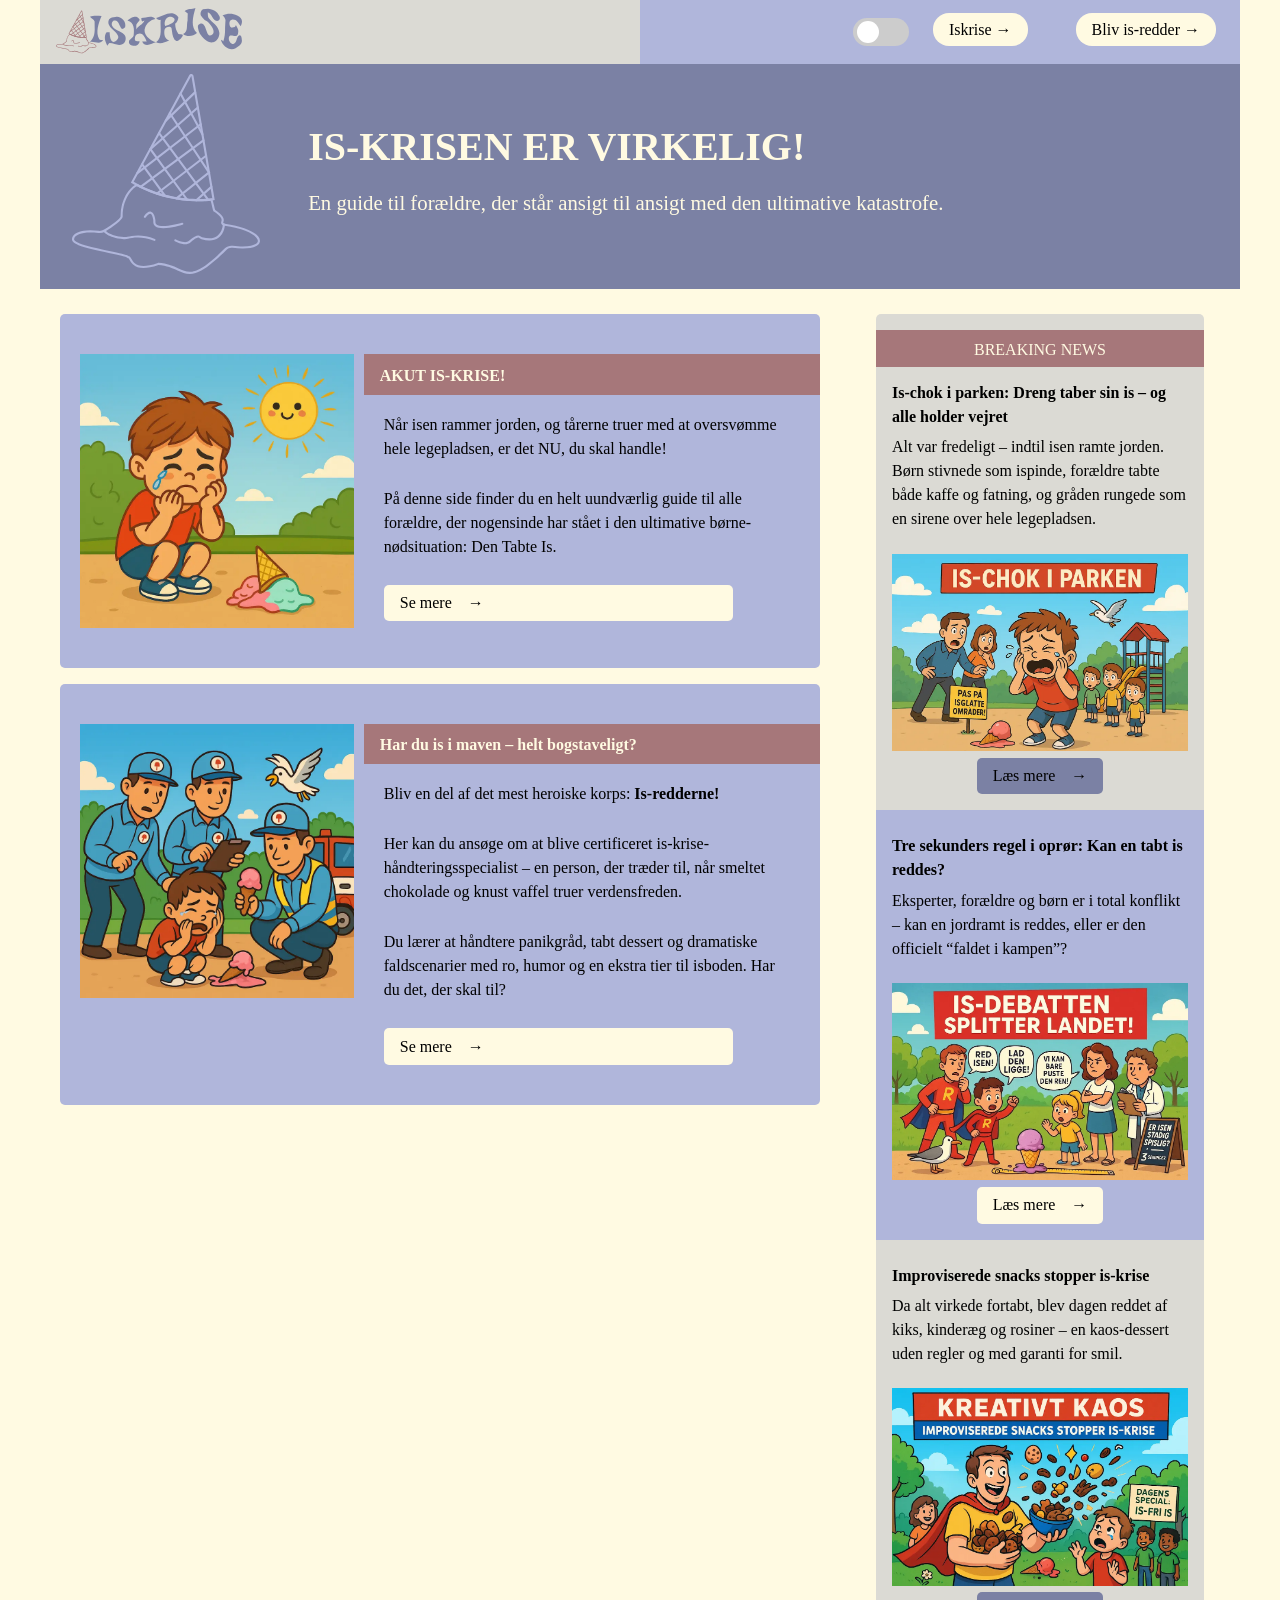
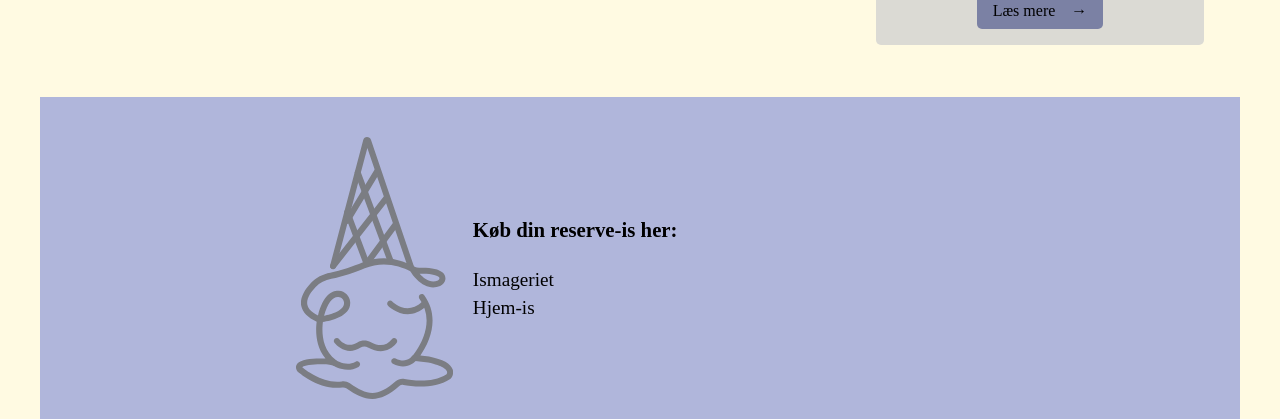
==== commit 753ceebe: "rettelser_done" ====
--- a/index.html
+++ b/index.html
@@ -15,6 +15,7 @@
   <link rel="stylesheet" href="css/infographic.css">
   <link rel="icon" type="image/png" href="img/fav.png" />
   <title>Emergency Site</title>
+  <link rel="icon" type="image/png" sizes="32x32" href="favicon_io/apple-touch-icon.png">
 </head>
 
 <body id="frontpage">
@@ -22,14 +23,16 @@
     <nav>
       <div id="logotype-wrapper" class="logo">
         <a href="index.html">
-          <img class="logo" src="img/logo3.svg" alt="Logo">
+          <img class="logo" src="img/logo.svg" alt="Logo">
         </a>
       </div>
       <ul class="menu">
-        <label class="switch">
-          <input id="toggle" type="checkbox">
-          <span class="slider round"></span>
-        </label>
+        <li>
+          <label class="switch">
+            <input id="toggle" type="checkbox">
+            <span class="slider round"></span>
+          </label>
+        </li>
         <li><a class="menuItem" href="instruction.html">Iskrise</a></li>
         <li><a class="menuItem" href="register.html">Bliv is-redder</a></li>
 
@@ -43,8 +46,10 @@
   </header>
   <section id="main-disclamer">
     <div id="main-disclamer-content">
-      <img src="img/ikon5.svg" alt="ikon" />
-      <div>
+      <div class="img_forside">
+        <img src="img/ikon3.svg" alt="ikon" />
+      </div>
+      <div class="headline_forside">
         <h1>IS-KRISEN ER VIRKELIG!</h1>
         <p class="sub">En guide til forældre, der står ansigt til ansigt med den ultimative katastrofe.</p>
       </div>
@@ -57,12 +62,14 @@
         <div class="daily_text">
           <h2>AKUT IS-KRISE!</h2>
           <p>
-            Når isen rammer jorden, og tårerne truer med at oversvømme hele legepladsen, er det NU, du skal handle! På
-            denne side
-            finder du en helt uundværlig guide til alle forældre, der nogensinde har stået i den ultimative
-            børne-nødsituation: Den Tabte Is.
+            Når isen rammer jorden, og tårerne truer med at oversvømme hele legepladsen, er det NU, du skal handle!
           </p>
-          <a href="instruction.html" class="cta_btn">Se mere</a>
+          <p>På denne side finder du en helt uundværlig guide til alle forældre, der nogensinde har stået i den
+            ultimative børne-nødsituation: Den Tabte Is.
+          </p>
+          <div class="daily_cta">
+            <a href="instruction.html" class="cta_btn">Se mere</a>
+          </div>
         </div>
       </article>
       <article class="daily_card">
@@ -70,12 +77,16 @@
         <div class="daily_text">
           <h2>Har du is i maven – helt bogstaveligt?</h2>
           <p>
-            Bliv en del af det mest heroiske korps: <strong> Is-redderne!</strong> <br>
+            Bliv en del af det mest heroiske korps: <strong> Is-redderne!</strong></p>
+          <p>
             Her kan du ansøge om at blive certificeret is-krise-håndteringsspecialist – en person, der træder til, når
-            smeltet
-            chokolade og knust vaffel truer verdensfreden. Du lærer at håndtere panikgråd, tabt dessert og
-            dramatiske faldscenarier med ro, humor og en ekstra tier til isboden. Har du det, der skal til? </p>
-          <a href="register.html" class="cta_btn">Se mere</a>
+            smeltet chokolade og knust vaffel truer verdensfreden.</p>
+          <p>
+            Du lærer at håndtere panikgråd, tabt dessert og dramatiske faldscenarier med ro, humor og en ekstra tier
+            til isboden. Har du det, der skal til?</p>
+          <div class="daily_cta">
+            <a href="register.html" class="cta_btn">Se mere</a>
+          </div>
         </div>
       </article>
     </section>
@@ -88,41 +99,47 @@
         <img src="img/news1.webp" alt="news_img" />
 
         <div popover id="popup">
-          <h2>Is-chok i parken: Dreng taber sin is – og alle holder vejret</h2>
-          <p>Alt var fredeligt – indtil isen ramte jorden. Børn stivnede som ispinde, forældre tabte både kaffe og
-            fatning, og gråden
-            rungede som en sirene over hele legepladsen.</p>
-          <img src="img/news1.webp" alt="news1">
-          <h3>En dag i parken får et dramatisk vendepunkt</h3>
-          <p>Det hele startede så stille og fredeligt: solen skinnede, fuglene pippede, og duften af nyslået græs fyldte
-            luften. Den
-            lille dreng stod med sin is og smilede stort. Men i et splitsekund gled isen ud af hans hånd, som om tiden
-            besluttede at
-            sætte farten ned for at gøre øjeblikket ekstra dramatisk. Flere forbipasserende beskriver det som en
-            slowmotion-film:
-            isen drejede, faldt, snurrede og landede fladt på jorden – en lyserød katastrofe.</p>
-          <h3>Chokket breder sig blandt vidner</h3>
-          <p>Den efterfølgende reaktion var næsten orkestreret af naturens egen dirigent. Først et kort, chokeret gisp
-            fra drengen.
-            Så en bævende underlæbe. Og til sidst brød gråden ud med sådan en kraft, at selv de mest rutinerede forældre
-            kiggede
-            bekymret op. Et par børn begyndte spontant at græde i sympati, mens andre stirrede med rædsel – som om de
-            pludselig så
-            deres egen is falde i fantasiens verden. Det var som en miniature-version af en naturkatastrofe, men med
-            softice som det
-            truede element.</p>
-          <h3>Hverdagshelten træder frem – med reserve-isen</h3>
-          <p>Midt i kaosset opstod en helt. En forælder – erfaren, rolig og ekstremt velpakket – trak en ekstra is frem
-            fra tasken.
-            En “beredskabs-is”, som snart blev dagens redning. Med en rolig hånd rakte vedkommende isen til den grædende
-            dreng.
-            Gråden stoppede. Øjnene tørrede. Smilet vendte tilbage. Stemningen i parken løsnede op, og flere forældre
-            nikkede
-            anerkendende, som om en uofficiel is-reddende superhelt havde vist sig. +          <h2>Is-chok i parken</h2>
+          <div class="popup_text">
+            <p>Alt var fredeligt – indtil isen ramte jorden. Børn stivnede som ispinde, forældre tabte både kaffe og
+              fatning, og gråden
+              rungede som en sirene over hele legepladsen.</p>
+            <img src="img/news1.webp" alt="news1">
+            <h3>En dag i parken får et dramatisk vendepunkt</h3>
+            <p>Det hele startede så stille og fredeligt: solen skinnede, fuglene pippede, og duften af nyslået græs
+              fyldte
+              luften. Den
+              lille dreng stod med sin is og smilede stort. Men i et splitsekund gled isen ud af hans hånd, som om tiden
+              besluttede at
+              sætte farten ned for at gøre øjeblikket ekstra dramatisk. Flere forbipasserende beskriver det som en
+              slowmotion-film:
+              isen drejede, faldt, snurrede og landede fladt på jorden – en lyserød katastrofe.</p>
+            <h3>Chokket breder sig blandt vidner</h3>
+            <p>Den efterfølgende reaktion var næsten orkestreret af naturens egen dirigent. Først et kort, chokeret gisp
+              fra drengen.
+              Så en bævende underlæbe. Og til sidst brød gråden ud med sådan en kraft, at selv de mest rutinerede
+              forældre
+              kiggede
+              bekymret op. Et par børn begyndte spontant at græde i sympati, mens andre stirrede med rædsel – som om de
+              pludselig så
+              deres egen is falde i fantasiens verden. Det var som en miniature-version af en naturkatastrofe, men med
+              softice som det
+              truede element.</p>
+            <h3>Hverdagshelten træder frem – med reserve-isen</h3>
+            <p>Midt i kaosset opstod en helt. En forælder – erfaren, rolig og ekstremt velpakket – trak en ekstra is
+              frem
+              fra tasken.
+              En “beredskabs-is”, som snart blev dagens redning. Med en rolig hånd rakte vedkommende isen til den
+              grædende
+              dreng.
+              Gråden stoppede. Øjnene tørrede. Smilet vendte tilbage. Stemningen i parken løsnede op, og flere forældre
+              nikkede
+              anerkendende, som om en uofficiel is-reddende superhelt havde vist sig.   Alle gik derfra med én vigtig
-            erkendelse: is
-            kan falde, men håbet lever videre, hvis man har en reserve.</p>
-          <button popovertarget="popup" id="close_btn">Luk</button>
+              erkendelse: is
+              kan falde, men håbet lever videre, hvis man har en reserve.</p>
+          </div>
+          <button popovertarget="popup" class="close_btn" id="close_btn">Luk</button>
         </div>
         <button popovertarget="popup" class="cta_btn" id="cta_open">Læs mere</button>
 
@@ -135,113 +152,110 @@
         <img src="img/news2.webp" alt="news_img" />
 
         <div popover id="popup2">
-          <h2>Tre sekunders regel i oprør: Kan en tabt is reddes?</h2>
-          <p>Eksperter, forældre og børn er i total konflikt – kan en jordramt is reddes, eller er den officielt “faldet
-            i kampen”?</p>
-          <img src="img/news2.webp" alt="news2">
-          <h3>Et spørgsmål, der deler nationen</h3>
-          <p>Isen er tabt, men debatten lever.
-            Forældregrupper på sociale medier gløder, og samtaler på legepladser starter nu med spørgsmålet: “Ville du
-            have reddet
-            isen?” Den klassiske tre sekunders regel – den, som de fleste har brugt til at redde en tabt bolle eller en
-            gulerod –
-            er pludselig centrum for en national diskussion. Hygiejneeksperter kaster sig ind i debatten og fastslår, at
-            en is, der
-            rammer jorden, ikke har en chance. Børnene derimod? De mener, at man skal være modig og ikke så sart.</p>
-          <h3>“Jord er bare krymmel fra naturen” – Børnenes logik står stærkt</h3>
-          <p>Spørger man de mindste stemmer, er svaret klart. De kan ikke se problemet. “Man kan bare puste på den!”
-            siger en
-            seksårig med fuld overbevisning. En femårig tilføjer, at “jord bare er krymmel fra naturen”, mens en
-            treårig
-            ufortrødent forsøger at spise en sten som bevis. Børnenes argumenter er simple, men kraftfulde – og de
-            udfordrer de
-            voksnes logiske sans på dybeste plan.</p>
-          <h3>“Isen kan ikke reddes – giv op!”</h3>
-          <p>Hygiejne- og ernæringseksperter ryster på hovedet. En is består af blød, smeltende masse, der suger alt til
-            sig som en
-            svamp. Samtidig bliver den hurtigt fyldt med grus, sand, græs og alt det, man helst ikke vil tygge på. De
-            slår fast: is
-            er undtagelsen, reglen gælder ikke her. Alligevel fortsætter debatten. Forældre deler billeder af
-            “isredningsforsøg”,
-            og nogle forsøger at vaske isen under vandhanen. Resultatet? En våd, trist kejser af smeltet dessert.
-            Landet er delt –
-            og løsningen? Den er stadig is-uklar.</p>
-          <button popovertarget="popup" id="close_btn2">Luk</button>
+          <h2>Tre sekunders regel i oprør!</h2>
+          <div class="popup_text">
+            <p>Eksperter, forældre og børn er i total konflikt – kan en jordramt is reddes, eller er den officielt
+              “faldet
+              i kampen”?</p>
+            <img src="img/news2.webp" alt="news2">
+            <h3>Et spørgsmål, der deler nationen</h3>
+            <p>Isen er tabt, men debatten lever.
+              Forældregrupper på sociale medier gløder, og samtaler på legepladser starter nu med spørgsmålet: “Ville du
+              have reddet
+              isen?” Den klassiske tre sekunders regel – den, som de fleste har brugt til at redde en tabt bolle eller
+              en
+              gulerod –
+              er pludselig centrum for en national diskussion. Hygiejneeksperter kaster sig ind i debatten og fastslår,
+              at
+              en is, der
+              rammer jorden, ikke har en chance. Børnene derimod? De mener, at man skal være modig og ikke så sart.</p>
+            <h3>“Jord er bare krymmel fra naturen” – Børnenes logik står stærkt</h3>
+            <p>Spørger man de mindste stemmer, er svaret klart. De kan ikke se problemet. “Man kan bare puste på den!”
+              siger en
+              seksårig med fuld overbevisning. En femårig tilføjer, at “jord bare er krymmel fra naturen”, mens en
+              treårig
+              ufortrødent forsøger at spise en sten som bevis. Børnenes argumenter er simple, men kraftfulde – og de
+              udfordrer de
+              voksnes logiske sans på dybeste plan.</p>
+            <h3>“Isen kan ikke reddes – giv op!”</h3>
+            <p>Hygiejne- og ernæringseksperter ryster på hovedet. En is består af blød, smeltende masse, der suger alt
+              til
+              sig som en
+              svamp. Samtidig bliver den hurtigt fyldt med grus, sand, græs og alt det, man helst ikke vil tygge på. De
+              slår fast: is
+              er undtagelsen, reglen gælder ikke her. Alligevel fortsætter debatten. Forældre deler billeder af
+              “isredningsforsøg”,
+              og nogle forsøger at vaske isen under vandhanen. Resultatet? En våd, trist kejser af smeltet dessert.
+              Landet er delt –
+              og løsningen? Den er stadig is-uklar.</p>
+          </div>
+          <button popovertarget="popup2" class="close_btn" id="close_btn2">Luk</button>
         </div>
         <button popovertarget="popup2" class="cta_btn" id="cta_open2">Læs mere</button>
+
       </article>
 
       <article class="news_card">
-        <h3>Kreativt kaos: Improviserede snacks stopper is-krise</h3>
+        <h3>Improviserede snacks stopper is-krise</h3>
         <p>Da alt virkede fortabt, blev dagen reddet af kiks, kinderæg og rosiner – en kaos-dessert uden regler og med
           garanti for
           smil.</p>
         <img src="img/news3.webp" alt="news_img" />
 
         <div popover id="popup3">
-          <h2>Kreativt kaos: Improviserede snacks stopper is-krise</h2>
-          <p>Da alt virkede fortabt, blev dagen reddet af kiks, kinderæg og rosiner – en kaos-dessert uden regler og med
-            garanti for
-            smil.</p>
-          <img src="img/news3.webp" alt="news3">
-          <h3>Gråden strømmer – torvet stopper op</h3>
-          <p>Da isen ramte jorden, føltes det som om tiden stod stille. Den lille drengs gråd rungede mellem butikker og
-            bænke, og
-            forbipasserende stoppede op med bekymrede ansigter. Det var tydeligt, at situationen ikke blot handlede om
-            en is – det
-            handlede om et barns dybeste skuffelse. Tårerne flød, følelserne var store, og selv folk med takeaway-kaffe
-            stod stille
-            og kiggede.</p>
-          <h3>Den magiske snacktaske åbner sig</h3>
-          <p>Og så skete det: en forælder med en ekstraordinær snacktaske trådte frem. Ud kom kiks, kinderæg, rosiner,
-            småkager og
-            mystiske granola-stykker. Med imponerende præcision blev ingredienserne lagt i lag, knebet, fordelt og
-            arrangeret. På
-            få øjeblikke blev en helt ny dessert skabt – en improviseret, farverig og måske en smule kaotisk blanding,
-            som fangede
-            drengens opmærksomhed øjeblikkeligt. Gråden stoppede. Øjnene blev store. Publikum så måbende til.</p>
-          <h3>Is-fri Is bliver en sensation</h3>
-          <p>Snart stod flere børn i kø for at få samme behandling. Navnet “Is-fri Is” blev født spontant, og det
-            spredte sig hurtigt
-            som et stykke kage ved børnefødselsdage. Forældrene grinede, men udvekslede også bekymrede blikke over
-            sukkerindholdet
-            i kombinationen. Ikke desto mindre var dagen reddet, og stemningen vendte fra dramatik til ren eufori.
-            Snakken går nu
-            om, at denne kreative løsning muligvis bliver det nye “must” i enhver snacktaske. Bedre være forberedt – man
-            ved aldrig,
-            hvornår isen rammer jorden igen.</p>
-
-          <button popovertarget="popup" id="close_btn3">Luk</button>
+          <h2>Improviserede snacks stopper is-krise</h2>
+          <div class="popup_text">
+            <p>Da alt virkede fortabt, blev dagen reddet af kiks, kinderæg og rosiner – en kaos-dessert uden regler og
+              med
+              garanti for
+              smil.</p>
+            <img src="img/news3.webp" alt="news3">
+            <h3>Gråden strømmer – torvet stopper op</h3>
+            <p>Da isen ramte jorden, føltes det som om tiden stod stille. Den lille drengs gråd rungede mellem butikker
+              og
+              bænke, og
+              forbipasserende stoppede op med bekymrede ansigter. Det var tydeligt, at situationen ikke blot handlede om
+              en is – det
+              handlede om et barns dybeste skuffelse. Tårerne flød, følelserne var store, og selv folk med
+              takeaway-kaffe
+              stod stille
+              og kiggede.</p>
+            <h3>Den magiske snacktaske åbner sig</h3>
+            <p>Og så skete det: en forælder med en ekstraordinær snacktaske trådte frem. Ud kom kiks, kinderæg, rosiner,
+              småkager og
+              mystiske granola-stykker. Med imponerende præcision blev ingredienserne lagt i lag, knebet, fordelt og
+              arrangeret. På
+              få øjeblikke blev en helt ny dessert skabt – en improviseret, farverig og måske en smule kaotisk blanding,
+              som fangede
+              drengens opmærksomhed øjeblikkeligt. Gråden stoppede. Øjnene blev store. Publikum så måbende til.</p>
+            <h3>Is-fri Is bliver en sensation</h3>
+            <p>Snart stod flere børn i kø for at få samme behandling. Navnet “Is-fri Is” blev født spontant, og det
+              spredte sig hurtigt
+              som et stykke kage ved børnefødselsdage. Forældrene grinede, men udvekslede også bekymrede blikke over
+              sukkerindholdet
+              i kombinationen. Ikke desto mindre var dagen reddet, og stemningen vendte fra dramatik til ren eufori.
+              Snakken går nu
+              om, at denne kreative løsning muligvis bliver det nye “must” i enhver snacktaske. Bedre være forberedt –
+              man
+              ved aldrig,
+              hvornår isen rammer jorden igen.</p>
+          </div>
+          <button popovertarget="popup3" class="close_btn" id="close_btn3">Luk</button>
         </div>
         <button popovertarget="popup3" class="cta_btn" id="cta_open3">Læs mere</button>
+
       </article>
     </section>
   </main>
 
   <footer>
-    <nav class="some">
-      <ul>
-        <li><a href="">link</a></li>
-        <li><a href="">link</a></li>
-        <li><a href="">link</a></li>
-        <li><a href="">link</a></li>
-      </ul>
+    <nav class="img_footer">
+      <img src="img/ikon2.svg" alt="ikon">
     </nav>
-    <nav class="another">
-      <ul>
-        <li><a href="">link</a></li>
-        <li><a href="">link</a></li>
-        <li><a href="">link</a></li>
-        <li><a href="">link</a></li>
-      </ul>
-    </nav>
-    <nav class="yetanother">
-      <ul>
-        <li><a href="">link</a></li>
-        <li><a href="">link</a></li>
-        <li><a href="">link</a></li>
-        <li><a href="">link</a></li>
-      </ul>
+    <nav class="text_footer">
+      <h3>Køb din reserve-is her:</h3>
+      <a href="https://ismageriet.dk/?srsltid=AfmBOor3oF7GJl-KABcKgGcBwonwD0xBJP9C3Um_BRkdjcL7GgrTlKOV">Ismageriet</a>
+      <a href="https://hjem-is.dk/collections/is-og-desserter">Hjem-is</a>
     </nav>
   </footer>
   <script src="js/burger.js"></script>
--- a/css/custom.css
+++ b/css/custom.css
@@ -1,7 +1,7 @@
 :root {
   color-scheme: light;
   /* Colours */
-  --color-bg: light-dark(#f5f5f5, #707070); /* page background /*
+  --color-bg: light-dark(#fffae2, #707070); /* page background /*
 
   /* Header */
   --color-head-bg: #7b81a4;
@@ -18,12 +18,12 @@
   --color-link-bg: #fffae2;
   --color-link-hover: #a6777a; /* used  */
   --color-link-active: #fffae2; /* used */
-  --border-radius-links: 1px;
+  --border-radius-links: 1rem;
 
   /* Headlines og rubrik */
-  --font-h1-size: 1rem;
-  --font-sub1-size: 1rem;
-  --font-h2-size: 1rem;
+  --font-h1-size: 2.5rem;
+  --font-sub1-size: 1.3rem;
+  --font-h2-size: 1.3rem;
   --font-h3-size: 1rem;
   --color-headline-bg: #a6777a;
   --color-headline-text-page: light-dark(#fffae2, black);
@@ -56,7 +56,7 @@
 
   /* Text sizes */
   --logotype-size: 1rem;
-  --headline1-size: 2rem;
+  --headline1-size: 4rem;
   --headline2-size: 1rem;
   --headline3-size: 1rem;
   --bodytext-size: 1rem;
@@ -65,9 +65,12 @@
   --form-submit-size: 1rem;
 
   /* Infographics */
-  --color-info-bg: #dbdad4;
+  --color-info-bg: light-dark(#dbdad4, #9c9c9c);
   --color-infobox-1-bg: #dbdad4;
-  --color-infobox-2-bg: #a6777a;
+  --color-infobox-2-bg: light-dark(#7b81a4, #9c9c9c);
+
+  --fieldset-form: light-dark(#dbdad4, #9c9c9c);
+  --input-form: light-dark(#fffae2, #dbdad4);
 }
 
 html.dark {
--- a/css/general.css
+++ b/css/general.css
@@ -8,7 +8,7 @@
   height: min-content;
 }
 
-#main-disclamer {
+/* #main-disclamer {
   height: 225px;
   background-color: var(--color-head-bg);
   display: flex;
@@ -16,11 +16,30 @@
   padding-left: 2rem;
   padding-bottom: 2%;
   margin-bottom: var(--margin-head-bottom);
+} */
+
+#main-disclamer {
+  height: 225px;
+  background-color: var(--color-head-bg);
+  display: grid;
+  gap: 10px;
+  padding-left: 2rem;
+  padding-bottom: 2%;
+  margin-bottom: var(--margin-head-bottom);
+}
+
+#main-disclamer img {
+  margin-top: 10px;
+  height: 200px;
+}
+
+#main-disclamer .headline_forside {
+  margin-top: 60px;
 }
 
 #main-disclamer-content {
   display: flex;
-  column-gap: 1rem;
+  column-gap: 3rem;
 }
 
 main section {
@@ -33,7 +52,7 @@
   font-weight: var(--font-weight-bold);
   color: var(--color-headline-text-page);
   margin: 5px 0;
-  line-height: 1.3rem;
+  line-height: 2.3rem;
   text-align: left;
 }
 
@@ -48,7 +67,7 @@
 #instruction p {
   grid-column: 1/-1;
   margin-bottom: 20px;
-  font-size: var(--font-h2-size);
+  font-size: var(--font-h3-size);
   line-height: 1.5rem;
 }
 
@@ -123,7 +142,7 @@
 
 /* Global menu hover effekt - Lav den om til det, du synes */
 .menuItem:hover {
-  background-color: var(--color-link-hover);
+  color: var(--color-link-hover);
 }
 
 .menuItem:active {
@@ -134,7 +153,10 @@
 footer a {
   font-size: 0.7rem;
 }
-
+footer {
+  background-color: #b0b6db;
+}
+/* Logo */
 .logo {
   height: 3rem;
 }
@@ -151,8 +173,8 @@
 .switch {
   position: relative;
   display: inline-block;
-  width: 60px;
-  height: 34px;
+  width: 56px;
+  height: 28px;
 }
 
 .switch input {
@@ -176,10 +198,10 @@
 .slider:before {
   position: absolute;
   content: "";
-  height: 26px;
-  width: 26px;
+  height: 22px;
+  width: 22px;
   left: 4px;
-  bottom: 4px;
+  bottom: 3px;
   background-color: white;
   -webkit-transition: 0.4s;
   transition: 0.4s;
@@ -201,7 +223,7 @@
 
 /* Rounded sliders */
 .slider.round {
-  border-radius: 30px;
+  border-radius: 34px;
 }
 
 .slider.round:before {
--- a/css/layout.css
+++ b/css/layout.css
@@ -24,8 +24,7 @@
   display: grid;
   gap: 10px;
 }
-header nav,
-footer nav {
+header nav {
   display: flex;
   justify-content: space-between;
   align-items: center;
@@ -60,6 +59,29 @@
   gap: 0;
 }
 
+footer {
+  grid-template-columns: 1.5fr 1fr 1fr 1fr 1fr 1.5fr;
+  grid-template-rows: 0.1fr auto 0.1fr;
+  gap: 20px;
+}
+
+.img_footer {
+  display: grid;
+  grid-column: 3/5;
+  margin-top: 20px;
+}
+.text_footer {
+  display: grid;
+  grid-column: 3/5;
+  grid-row: 2/3;
+}
+footer h3 {
+  font-size: 1.3rem;
+}
+footer a {
+  font-size: 1.2rem;
+}
+
 @media (width > 600px) {
   #frontpage > main {
     grid-template-columns: 6fr 3fr;
@@ -78,7 +100,15 @@
   h1 {
     grid-column: 1 / -1;
   }
-  footer {
-    grid-template-columns: 1fr 1fr 1fr;
+
+  .img_footer {
+    display: grid;
+    grid-column: 2/3;
+    grid-row: 2/3;
+  }
+  .text_footer {
+    display: grid;
+    grid-column: 3/5;
+    place-self: center start;
   }
 }
--- a/css/cards.css
+++ b/css/cards.css
@@ -20,12 +20,18 @@
 }
 .daily_text p {
   padding-right: 2rem;
+  padding-left: 20px;
   margin: 0 0 1rem 0;
 }
 .daily_text .cta_btn {
   justify-self: left;
   width: 80%;
 }
+
+.daily_cta {
+  padding-left: 20px;
+}
+
 .daily_img {
   width: 100%;
   height: 100%;
@@ -79,10 +85,12 @@
   text-decoration: none;
   width: max-content;
   border-radius: var(--border-radius);
+  border: none;
 }
 .news_card .cta_btn {
   background-color: var(--color-cta-newscard-bg);
 }
+
 .news_card:nth-of-type(2n) .cta_btn {
   background-color: var(--color-cta-newscard-bg-inverted);
   color: var(--color-text);
@@ -92,10 +100,56 @@
   margin-left: 1rem;
 }
 
+/************************** Popup Artikler *********************************/
 [popover] {
   max-height: 90vh;
   max-width: 100ch;
   width: 90vw;
+  padding: 30px 0px;
+  position: fixed;
+}
+
+[popover] h2 {
+  margin: 40px 0 20px 0;
+  padding: 15px 30px;
+  background-color: var(--color-head-bg);
+  display: inline;
+  font-size: 1.5rem;
+  line-height: 3rem;
+  color: var(--color-text-inverted);
+}
+
+#popup,
+#popup3 {
+  background-color: var(--color-news-bg);
+}
+
+#popup2 {
+  background-color: var(--color-news-bg-inverted);
+}
+
+.popup_text {
+  padding: 30px 60px;
+}
+.popup_text h3 {
+  font-size: 1.2rem;
+  margin-top: 20px;
+}
+
+.close_btn {
+  padding: 5px 20px;
+  border-radius: var(--border-radius);
+  background-color: #a6777a;
+  position: relative;
+  bottom: 10px; /* afstand fra bunden */
+  left: 50%; /* flyt til midten */
+  transform: translateX(-50%);
+  border: none;
+}
+
+.close_btn:after {
+  content: "\2192";
+  margin-left: 1rem;
 }
 
 [popover] {
@@ -113,3 +167,9 @@
     rotate: -360deg;
   }
 }
+
+@media (width > 600px) {
+  [popover] {
+    width: 40vw;
+  }
+}
--- a/css/infographic.css
+++ b/css/infographic.css
@@ -7,7 +7,7 @@
   padding: 20px 0;
 }
 .info-text {
-  background-color: var(--color-menu-bg);
+  background-color: var(--color-card-bg);
 }
 .info-graphic {
   border-radius: 0;
